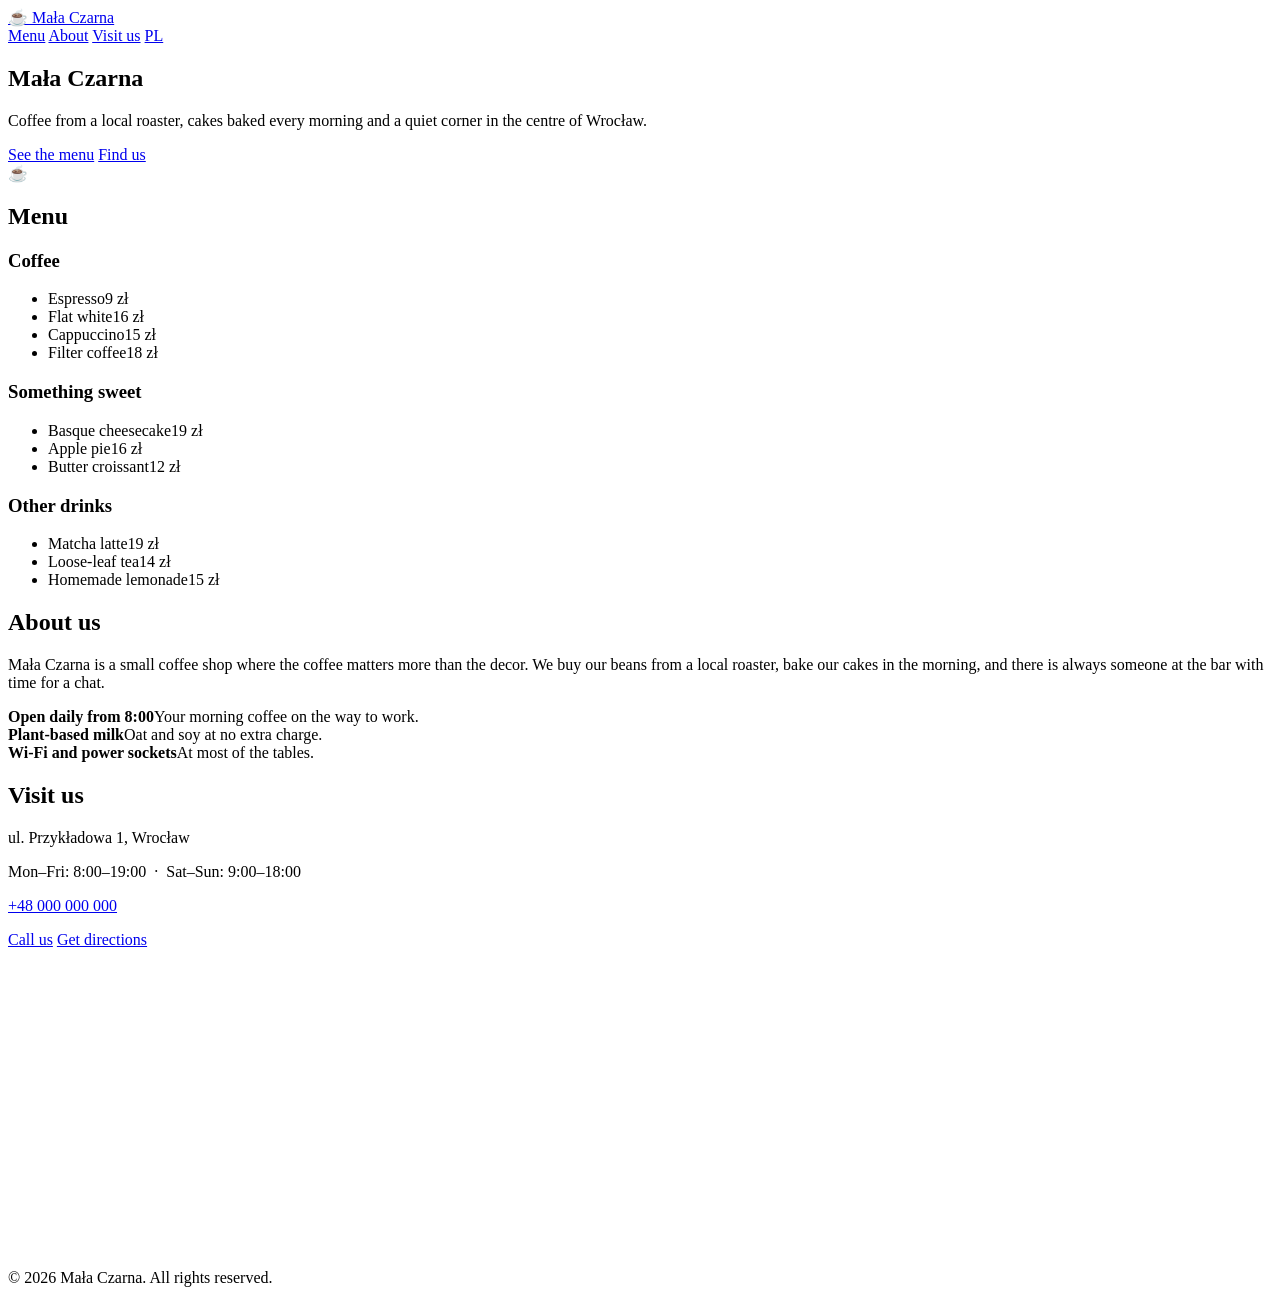
==== en.html @ d241e630 "Create en.html" ====
<!DOCTYPE html>
<html lang="en">
<head>
    <meta charset="UTF-8">
    <meta name="viewport" content="width=device-width, initial-scale=1.0">
    <meta name="description" content="Mała Czarna – a coffee shop in Wrocław. Good coffee, homemade cakes and a quiet corner in the city centre.">
    <title>Mała Czarna – Coffee Shop in Wrocław</title>
    <link rel="icon" href="data:image/svg+xml,<svg xmlns='http://www.w3.org/2000/svg' viewBox='0 0 100 100'><text y='.9em' font-size='90'>☕</text></svg>">
    <link rel="alternate" hreflang="pl" href="index.html">
    <link rel="alternate" hreflang="en" href="en.html">

    <meta property="og:type" content="website">
    <meta property="og:title" content="Mała Czarna – Coffee Shop in Wrocław">
    <meta property="og:description" content="Good coffee, homemade cakes and a quiet corner in the centre of Wrocław.">
    <meta property="og:locale" content="en_US">

    <link rel="stylesheet" href="style.css">

    <script type="application/ld+json">
    {
        "@context": "https://schema.org",
        "@type": "CafeOrCoffeeShop",
        "name": "Mała Czarna",
        "address": {
            "@type": "PostalAddress",
            "streetAddress": "ul. Przykładowa 1",
            "addressLocality": "Wrocław",
            "addressCountry": "PL"
        },
        "telephone": "+48000000000",
        "openingHours": ["Mo-Fr 08:00-19:00", "Sa-Su 09:00-18:00"]
    }
    </script>
</head>
<body>

    <header>
        <nav>
            <a href="#" class="brand"><span class="brand-cup">☕</span> Mała Czarna</a>
            <div class="links">
                <a href="#menu">Menu</a>
                <a href="#about">About</a>
                <a href="#visit">Visit us</a>
                <a href="index.html" hreflang="pl" lang="pl" class="lang">PL</a>
            </div>
        </nav>
    </header>

    <section class="hero">
        <div class="hero-text">
            <h1>Mała Czarna</h1>
            <p class="lead">Coffee from a local roaster, cakes baked every morning and a quiet corner in the centre of Wrocław.</p>
            <div class="hero-buttons">
                <a href="#menu" class="button">See the menu</a>
                <a href="#visit" class="button button-outline">Find us</a>
            </div>
        </div>
        <div class="hero-art" aria-hidden="true">☕</div>
    </section>

    <section id="menu" class="section">
        <h2>Menu</h2>
        <div class="menu-grid">
            <div class="menu-col">
                <h3>Coffee</h3>
                <ul>
                    <li><span>Espresso</span><span class="price">9 zł</span></li>
                    <li><span>Flat white</span><span class="price">16 zł</span></li>
                    <li><span>Cappuccino</span><span class="price">15 zł</span></li>
                    <li><span>Filter coffee</span><span class="price">18 zł</span></li>
                </ul>
            </div>
            <div class="menu-col">
                <h3>Something sweet</h3>
                <ul>
                    <li><span>Basque cheesecake</span><span class="price">19 zł</span></li>
                    <li><span>Apple pie</span><span class="price">16 zł</span></li>
                    <li><span>Butter croissant</span><span class="price">12 zł</span></li>
                </ul>
            </div>
            <div class="menu-col">
                <h3>Other drinks</h3>
                <ul>
                    <li><span>Matcha latte</span><span class="price">19 zł</span></li>
                    <li><span>Loose-leaf tea</span><span class="price">14 zł</span></li>
                    <li><span>Homemade lemonade</span><span class="price">15 zł</span></li>
                </ul>
            </div>
        </div>
    </section>

    <section id="about" class="section alt">
        <h2>About us</h2>
        <p class="text">
            Mała Czarna is a small coffee shop where the coffee matters more than the decor.
            We buy our beans from a local roaster, bake our cakes in the morning,
            and there is always someone at the bar with time for a chat.
        </p>
        <div class="perks">
            <div class="perk"><strong>Open daily from 8:00</strong><span>Your morning coffee on the way to work.</span></div>
            <div class="perk"><strong>Plant-based milk</strong><span>Oat and soy at no extra charge.</span></div>
            <div class="perk"><strong>Wi-Fi and power sockets</strong><span>At most of the tables.</span></div>
        </div>
    </section>

    <section id="visit" class="section visit">
        <h2>Visit us</h2>
        <p>ul. Przykładowa 1, Wrocław</p>
        <p>Mon–Fri: 8:00–19:00 &nbsp;·&nbsp; Sat–Sun: 9:00–18:00</p>
        <p><a href="tel:+48000000000" class="phone">+48 000 000 000</a></p>
        <div class="visit-buttons">
            <a href="tel:+48000000000" class="button">Call us</a>
            <a href="https://www.google.com/maps/dir/?api=1&destination=Rynek+Wroclaw" class="button button-outline" target="_blank" rel="noopener">Get directions</a>
        </div>
        <div class="map">
            <iframe
                src="https://www.google.com/maps?q=Rynek+Wroclaw&output=embed"
                width="100%" height="300" style="border:0;"
                allowfullscreen="" loading="lazy"
                title="Map to Mała Czarna">
            </iframe>
        </div>
    </section>

    <footer>
        <p>© 2026 Mała Czarna. All rights reserved.</p>
    </footer>

</body>
</html>
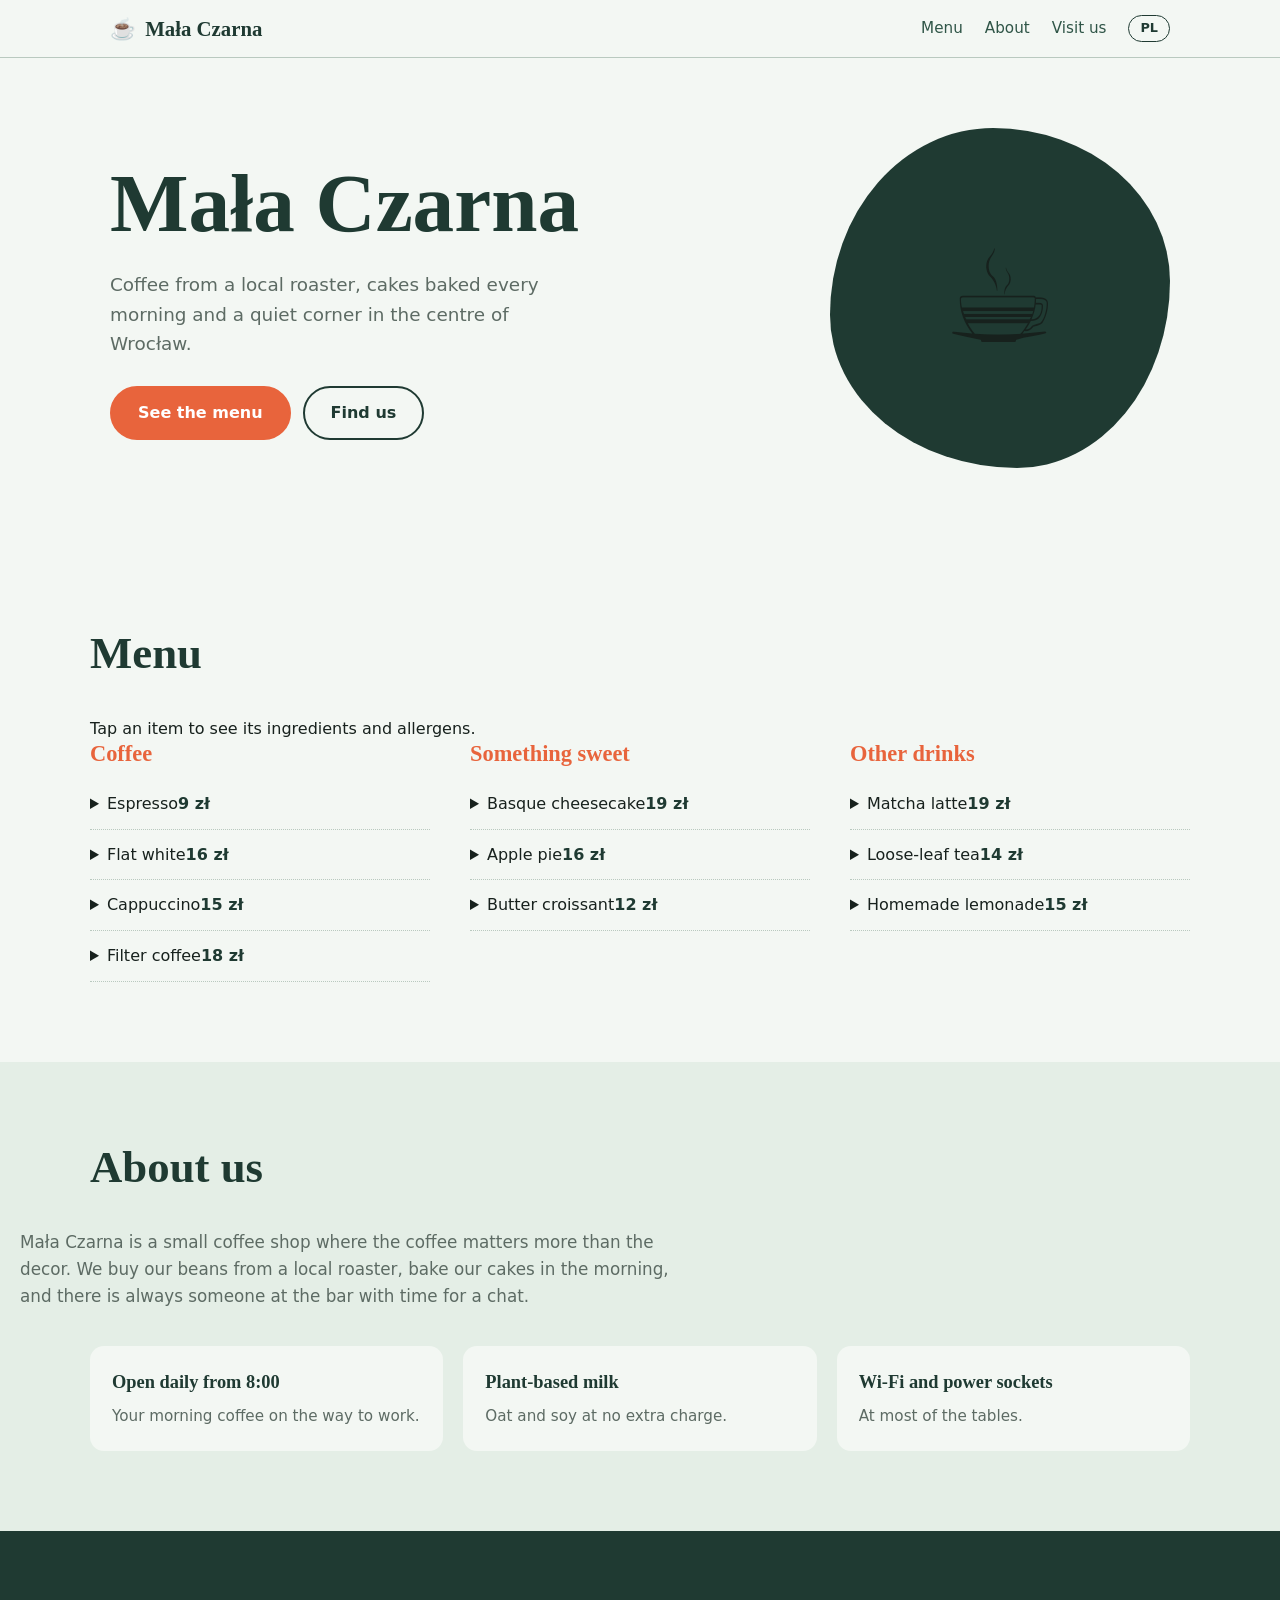
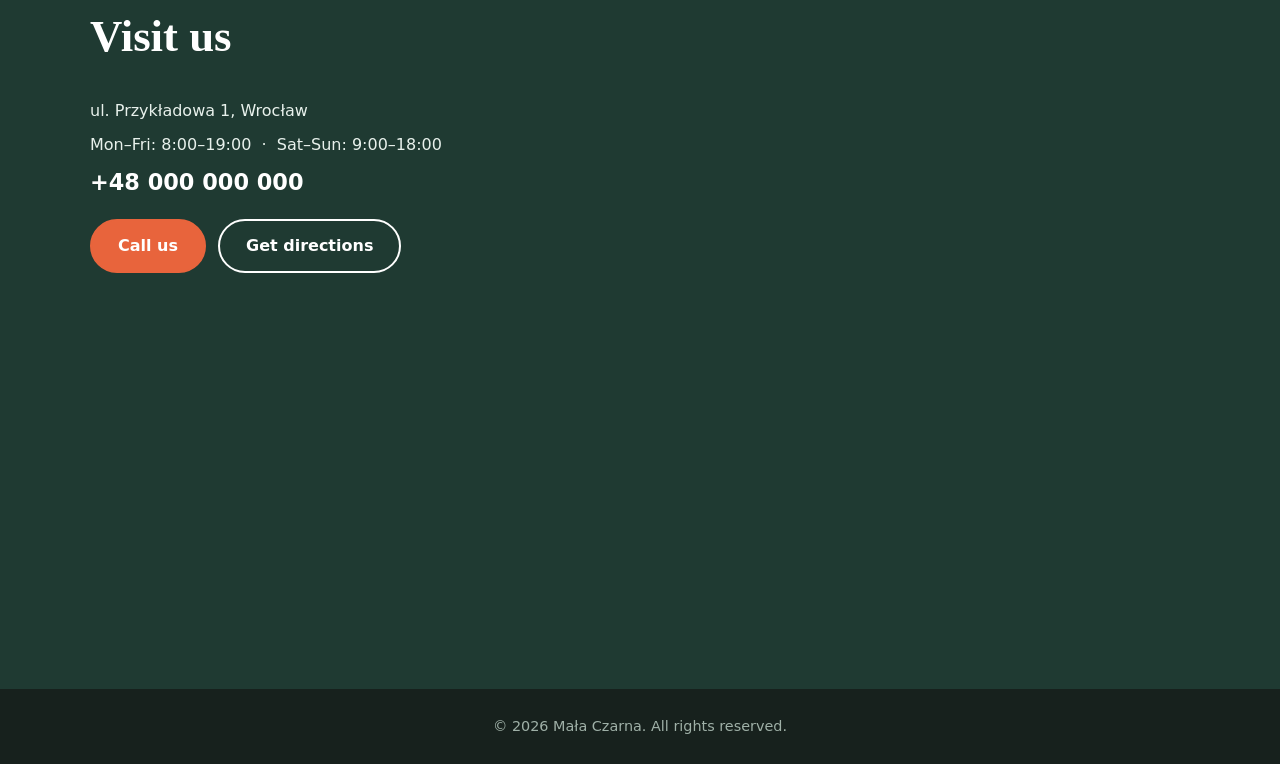
==== commit 830f931d: "Update en.html" ====
--- a/en.html
+++ b/en.html
@@ -60,30 +60,61 @@
 
     <section id="menu" class="section">
         <h2>Menu</h2>
+        <p class="hint">Tap an item to see its ingredients and allergens.</p>
         <div class="menu-grid">
             <div class="menu-col">
                 <h3>Coffee</h3>
                 <ul>
-                    <li><span>Espresso</span><span class="price">9 zł</span></li>
-                    <li><span>Flat white</span><span class="price">16 zł</span></li>
-                    <li><span>Cappuccino</span><span class="price">15 zł</span></li>
-                    <li><span>Filter coffee</span><span class="price">18 zł</span></li>
+                    <li><details>
+                        <summary><span>Espresso</span><span class="price">9 zł</span></summary>
+                        <p class="ingredients"><strong>Ingredients:</strong> arabica coffee from a local roaster, water.<span class="allergens">Allergens: none</span></p>
+                    </details></li>
+                    <li><details>
+                        <summary><span>Flat white</span><span class="price">16 zł</span></summary>
+                        <p class="ingredients"><strong>Ingredients:</strong> double espresso, milk 3.2% (or plant-based drink).<span class="allergens">Allergens: milk</span></p>
+                    </details></li>
+                    <li><details>
+                        <summary><span>Cappuccino</span><span class="price">15 zł</span></summary>
+                        <p class="ingredients"><strong>Ingredients:</strong> espresso, milk, milk foam.<span class="allergens">Allergens: milk</span></p>
+                    </details></li>
+                    <li><details>
+                        <summary><span>Filter coffee</span><span class="price">18 zł</span></summary>
+                        <p class="ingredients"><strong>Ingredients:</strong> single origin coffee, water.<span class="allergens">Allergens: none</span></p>
+                    </details></li>
                 </ul>
             </div>
             <div class="menu-col">
                 <h3>Something sweet</h3>
                 <ul>
-                    <li><span>Basque cheesecake</span><span class="price">19 zł</span></li>
-                    <li><span>Apple pie</span><span class="price">16 zł</span></li>
-                    <li><span>Butter croissant</span><span class="price">12 zł</span></li>
+                    <li><details>
+                        <summary><span>Basque cheesecake</span><span class="price">19 zł</span></summary>
+                        <p class="ingredients"><strong>Ingredients:</strong> cream cheese, cream, eggs, sugar, wheat flour.<span class="allergens">Allergens: milk, eggs, gluten</span></p>
+                    </details></li>
+                    <li><details>
+                        <summary><span>Apple pie</span><span class="price">16 zł</span></summary>
+                        <p class="ingredients"><strong>Ingredients:</strong> apples, wheat flour, butter, sugar, cinnamon.<span class="allergens">Allergens: gluten, milk</span></p>
+                    </details></li>
+                    <li><details>
+                        <summary><span>Butter croissant</span><span class="price">12 zł</span></summary>
+                        <p class="ingredients"><strong>Ingredients:</strong> wheat flour, butter, milk, yeast, sugar, salt.<span class="allergens">Allergens: gluten, milk</span></p>
+                    </details></li>
                 </ul>
             </div>
             <div class="menu-col">
                 <h3>Other drinks</h3>
                 <ul>
-                    <li><span>Matcha latte</span><span class="price">19 zł</span></li>
-                    <li><span>Loose-leaf tea</span><span class="price">14 zł</span></li>
-                    <li><span>Homemade lemonade</span><span class="price">15 zł</span></li>
+                    <li><details>
+                        <summary><span>Matcha latte</span><span class="price">19 zł</span></summary>
+                        <p class="ingredients"><strong>Ingredients:</strong> matcha, milk (or plant-based drink), vanilla syrup.<span class="allergens">Allergens: milk</span></p>
+                    </details></li>
+                    <li><details>
+                        <summary><span>Loose-leaf tea</span><span class="price">14 zł</span></summary>
+                        <p class="ingredients"><strong>Ingredients:</strong> loose-leaf tea, water.<span class="allergens">Allergens: none</span></p>
+                    </details></li>
+                    <li><details>
+                        <summary><span>Homemade lemonade</span><span class="price">15 zł</span></summary>
+                        <p class="ingredients"><strong>Ingredients:</strong> lemon, sparkling water, sugar, mint.<span class="allergens">Allergens: none</span></p>
+                    </details></li>
                 </ul>
             </div>
         </div>
--- a/style.css
+++ b/style.css
@@ -0,0 +1,423 @@
+
+:root {
+    --bg: #f3f7f3;
+    --bg-alt: #e4eee6;
+    --green: #1f3a32;
+    --green-soft: #2f5547;
+    --accent: #e8643c;
+    --accent-dark: #cf5230;
+    --ink: #17211d;
+    --muted: #5d6b64;
+    --line: #b9c9bf;
+}
+
+* {
+    box-sizing: border-box;
+    margin: 0;
+    padding: 0;
+}
+
+html {
+    scroll-behavior: smooth;
+}
+
+body {
+    font-family: "Segoe UI", system-ui, -apple-system, Arial, sans-serif;
+    line-height: 1.6;
+    color: var(--ink);
+    background: var(--bg);
+}
+
+a {
+    color: inherit;
+    text-decoration: none;
+}
+
+h1, h2, h3 {
+    font-family: Georgia, "Times New Roman", serif;
+    line-height: 1.15;
+    font-weight: 700;
+}
+
+
+header {
+    position: sticky;
+    top: 0;
+    z-index: 100;
+    background: rgba(243, 247, 243, 0.94);
+    backdrop-filter: blur(6px);
+    border-bottom: 1px solid var(--line);
+}
+
+nav {
+    max-width: 1100px;
+    margin: 0 auto;
+    padding: 12px 20px;
+    display: flex;
+    align-items: center;
+    justify-content: space-between;
+    gap: 16px;
+    flex-wrap: wrap;
+}
+
+.brand {
+    font-family: Georgia, "Times New Roman", serif;
+    font-size: 1.3rem;
+    font-weight: 700;
+    color: var(--green);
+}
+
+.brand-cup {
+    margin-right: 4px;
+}
+
+.links {
+    display: flex;
+    align-items: center;
+    flex-wrap: wrap;
+    gap: 6px 22px;
+}
+
+.links a {
+    font-size: 0.95rem;
+    color: var(--green-soft);
+    transition: color 0.2s;
+}
+
+.links a:hover {
+    color: var(--accent);
+}
+
+.links a.lang {
+    border: 1px solid var(--green);
+    color: var(--green);
+    padding: 2px 11px;
+    border-radius: 999px;
+    font-size: 0.8rem;
+    font-weight: 600;
+}
+
+.links a.lang:hover {
+    background: var(--green);
+    color: #fff;
+}
+
+
+.hero {
+    max-width: 1100px;
+    margin: 0 auto;
+    padding: 70px 20px 80px;
+    display: grid;
+    grid-template-columns: 1.3fr 1fr;
+    align-items: center;
+    gap: 40px;
+}
+
+.hero h1 {
+    font-size: clamp(3rem, 9vw, 5.2rem);
+    color: var(--green);
+    margin-bottom: 18px;
+}
+
+.lead {
+    font-size: 1.15rem;
+    color: var(--muted);
+    max-width: 480px;
+}
+
+.hero-buttons {
+    margin-top: 28px;
+    display: flex;
+    flex-wrap: wrap;
+    gap: 12px;
+}
+
+.hero-art {
+    aspect-ratio: 1 / 1;
+    max-width: 340px;
+    width: 100%;
+    margin-left: auto;
+    background: var(--green);
+    border-radius: 48% 52% 45% 55% / 55% 45% 55% 45%;
+    display: flex;
+    align-items: center;
+    justify-content: center;
+    font-size: clamp(5rem, 14vw, 8rem);
+}
+
+
+.button {
+    display: inline-block;
+    background: var(--accent);
+    color: #fff;
+    padding: 12px 26px;
+    border-radius: 999px;
+    font-weight: 600;
+    border: 2px solid var(--accent);
+    transition: transform 0.2s, background 0.2s, color 0.2s;
+}
+
+.button:hover {
+    transform: translateY(-2px);
+    background: var(--accent-dark);
+    border-color: var(--accent-dark);
+}
+
+.button-outline {
+    background: transparent;
+    color: var(--green);
+    border-color: var(--green);
+}
+
+.button-outline:hover {
+    background: var(--green);
+    border-color: var(--green);
+    color: #fff;
+}
+
+
+.section {
+    padding: 80px 20px;
+    scroll-margin-top: 60px;
+}
+
+.section > * {
+    max-width: 1100px;
+    margin-left: auto;
+    margin-right: auto;
+}
+
+.section h2 {
+    font-size: clamp(2rem, 5vw, 2.8rem);
+    color: var(--green);
+    margin-bottom: 36px;
+}
+
+.section.alt {
+    background: var(--bg-alt);
+}
+
+.text {
+    max-width: 680px !important;
+    margin-left: 0 !important;
+    margin-bottom: 36px;
+    color: var(--muted);
+    font-size: 1.05rem;
+}
+
+
+.menu-grid {
+    display: grid;
+    grid-template-columns: repeat(auto-fit, minmax(260px, 1fr));
+    gap: 40px;
+}
+
+.menu-col h3 {
+    font-size: 1.4rem;
+    color: var(--accent);
+    margin-bottom: 12px;
+}
+
+.menu-col ul {
+    list-style: none;
+}
+
+.menu-col li {
+    display: flex;
+    justify-content: space-between;
+    gap: 16px;
+    padding: 12px 0;
+    border-bottom: 1px dotted var(--line);
+}
+
+.price {
+    font-weight: 700;
+    color: var(--green);
+    white-space: nowrap;
+}
+
+
+.perks {
+    display: grid;
+    grid-template-columns: repeat(auto-fit, minmax(220px, 1fr));
+    gap: 20px;
+}
+
+.perk {
+    background: var(--bg);
+    border-radius: 14px;
+    padding: 22px;
+}
+
+.perk strong {
+    display: block;
+    font-family: Georgia, "Times New Roman", serif;
+    font-size: 1.15rem;
+    color: var(--green);
+    margin-bottom: 6px;
+}
+
+.perk span {
+    color: var(--muted);
+    font-size: 0.95rem;
+}
+
+
+.section.visit {
+    background: var(--green);
+    color: #e8f1ec;
+}
+
+.section.visit h2 {
+    color: #fff;
+}
+
+.visit p {
+    margin-bottom: 8px;
+}
+
+.phone {
+    color: #fff;
+    font-size: 1.4rem;
+    font-weight: 600;
+}
+
+.visit-buttons {
+    margin-top: 18px;
+    display: flex;
+    flex-wrap: wrap;
+    gap: 12px;
+}
+
+.visit .button-outline {
+    color: #fff;
+    border-color: #fff;
+}
+
+.visit .button-outline:hover {
+    background: #fff;
+    color: var(--green);
+}
+
+.map {
+    margin-top: 36px;
+    border-radius: 16px;
+    overflow: hidden;
+}
+
+.map iframe {
+    display: block;
+}
+
+
+footer {
+    background: var(--ink);
+    color: #9fb0a7;
+    padding: 26px 20px;
+    text-align: center;
+    font-size: 0.9rem;
+}
+
+
+@media (max-width: 760px) {
+    .hero {
+        grid-template-columns: 1fr;
+        padding: 44px 20px 56px;
+    }
+
+    .hero-art {
+        margin: 0 auto;
+        max-width: 220px;
+        order: -1;
+    }
+
+    .section {
+        padding: 56px 20px;
+    }
+}
+
+@media (prefers-reduced-motion: reduce) {
+    html {
+        scroll-behavior: auto;
+    }
+
+    * {
+        transition: none !important;
+    }
+}
+
+
+
+
+.hero h1,
+.hero .lead,
+.hero-buttons {
+    animation: riseIn 0.8s cubic-bezier(0.2, 0.7, 0.2, 1) both;
+}
+.hero h1 { animation-delay: 0.1s; }
+.hero .lead { animation-delay: 0.3s; }
+.hero-buttons { animation-delay: 0.5s; }
+
+
+.hero-art {
+    animation:
+        popIn 0.9s cubic-bezier(0.2, 0.8, 0.2, 1.1) 0.2s both,
+        bob 6s ease-in-out 1.2s infinite;
+}
+
+
+.brand:hover .brand-cup {
+    display: inline-block;
+    animation: wiggle 0.6s ease;
+}
+.menu-col li {
+    transition: padding-left 0.2s ease, color 0.2s ease;
+}
+.menu-col li:hover {
+    padding-left: 10px;
+    color: var(--accent);
+}
+.perk {
+    transition: transform 0.25s ease, box-shadow 0.25s ease;
+}
+.perk:hover {
+    transform: translateY(-4px);
+    box-shadow: 0 10px 24px rgba(31, 58, 50, 0.12);
+}
+
+
+@supports (animation-timeline: view()) {
+    .section h2,
+    .menu-col,
+    .text,
+    .perk,
+    .visit .map {
+        animation: riseIn linear both;
+        animation-timeline: view();
+        animation-range: entry 0% entry 35%;
+    }
+}
+
+@keyframes riseIn {
+    from { opacity: 0; transform: translateY(22px); }
+    to   { opacity: 1; transform: translateY(0); }
+}
+@keyframes popIn {
+    from { opacity: 0; transform: scale(0.85) rotate(-6deg); }
+    to   { opacity: 1; transform: scale(1) rotate(0); }
+}
+@keyframes bob {
+    0%, 100% { transform: translateY(0); }
+    50%      { transform: translateY(-10px); }
+}
+@keyframes wiggle {
+    0%, 100% { transform: rotate(0); }
+    30%      { transform: rotate(-14deg); }
+    60%      { transform: rotate(10deg); }
+}
+
+@media (prefers-reduced-motion: reduce) {
+    *, *::before, *::after {
+        animation: none !important;
+    }
+}
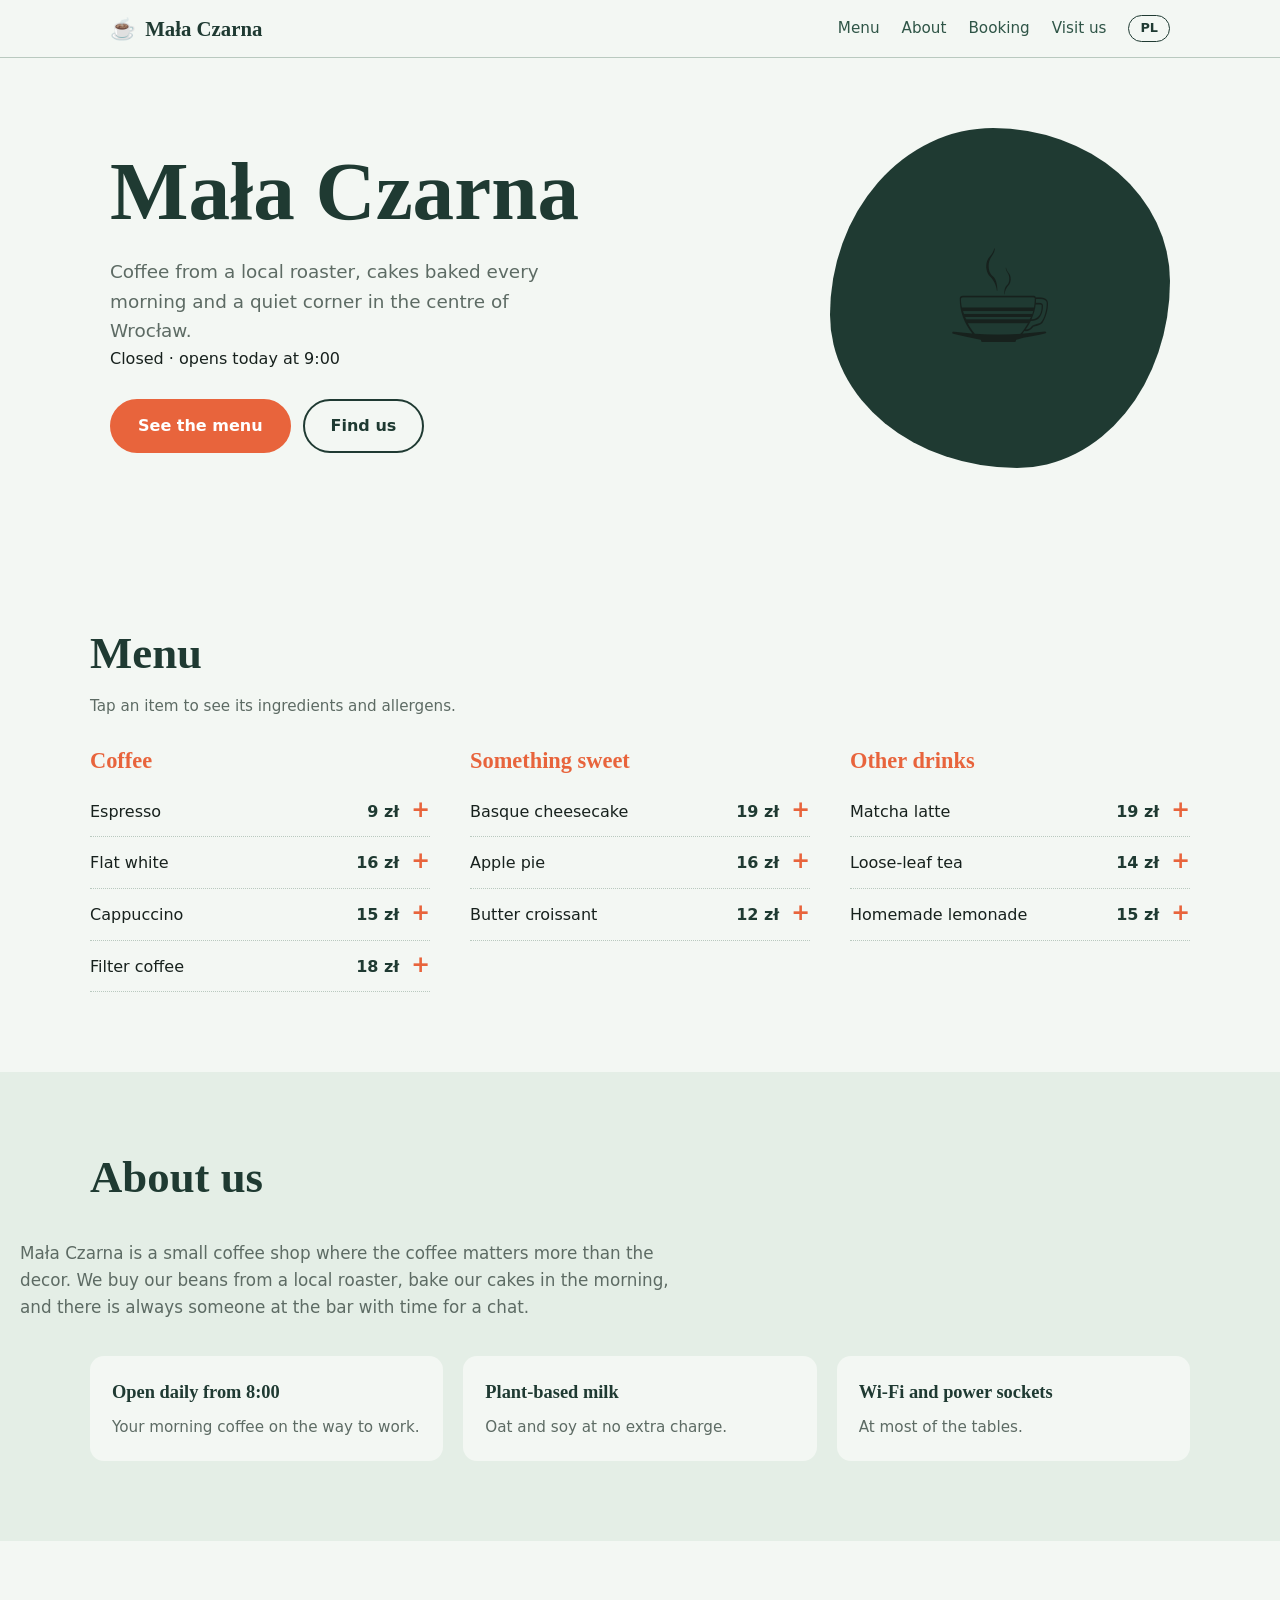
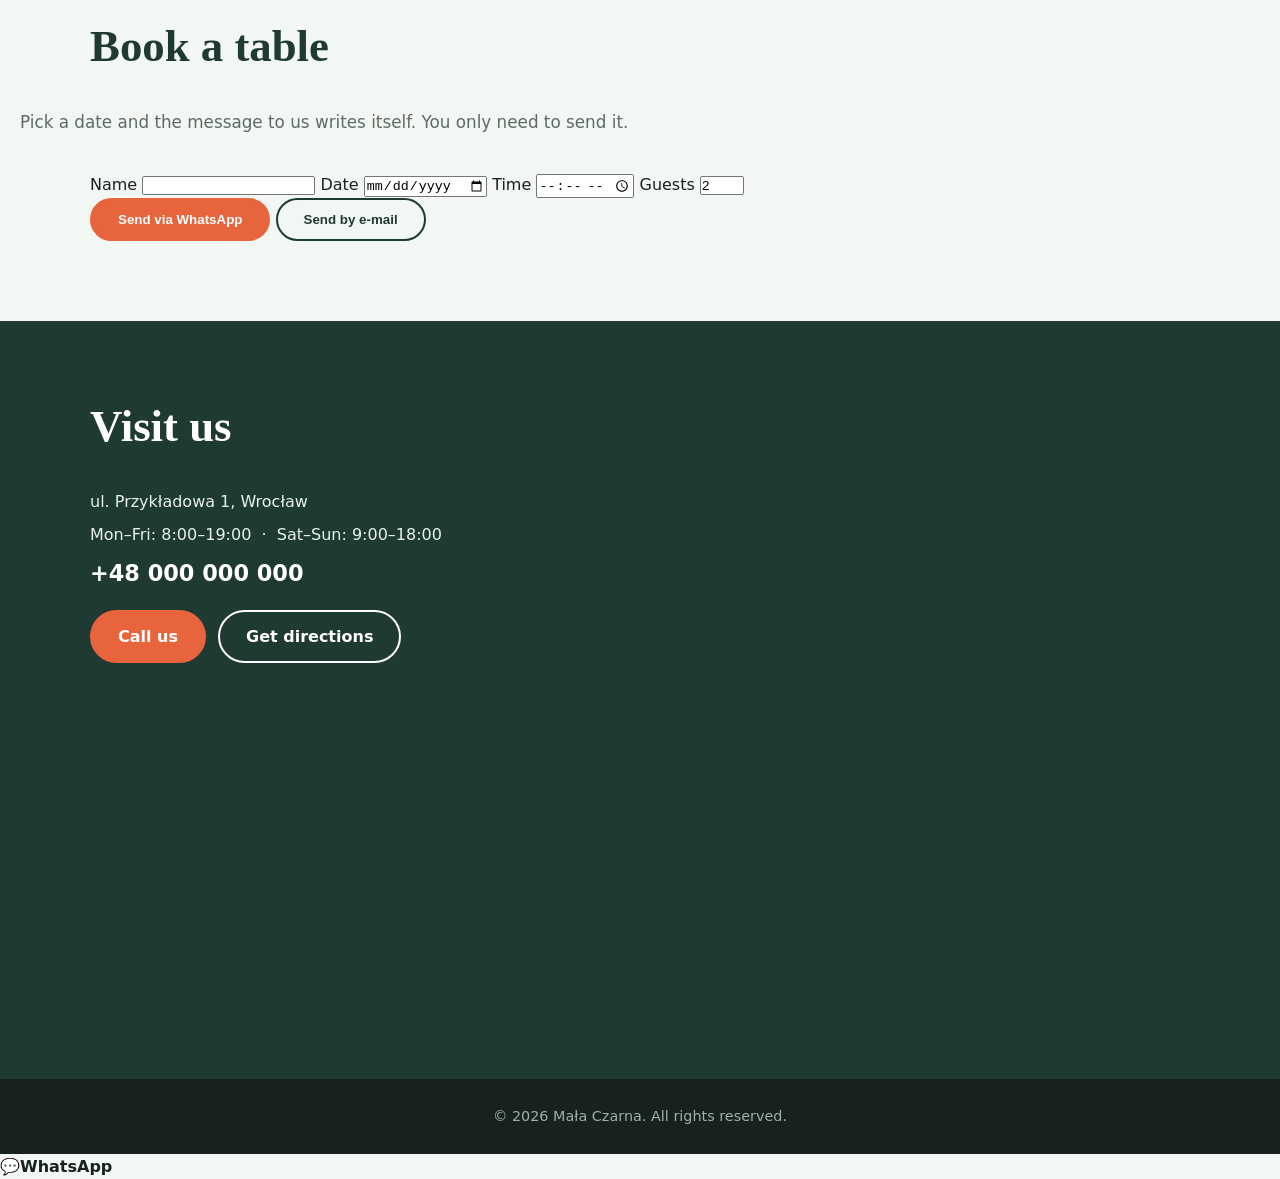
==== commit 02bb9fb0: "Update en.html" ====
--- a/en.html
+++ b/en.html
@@ -40,6 +40,7 @@
             <div class="links">
                 <a href="#menu">Menu</a>
                 <a href="#about">About</a>
+                <a href="#book">Booking</a>
                 <a href="#visit">Visit us</a>
                 <a href="index.html" hreflang="pl" lang="pl" class="lang">PL</a>
             </div>
@@ -50,6 +51,7 @@
         <div class="hero-text">
             <h1>Mała Czarna</h1>
             <p class="lead">Coffee from a local roaster, cakes baked every morning and a quiet corner in the centre of Wrocław.</p>
+            <p class="status" id="status" aria-live="polite"></p>
             <div class="hero-buttons">
                 <a href="#menu" class="button">See the menu</a>
                 <a href="#visit" class="button button-outline">Find us</a>
@@ -134,6 +136,22 @@
         </div>
     </section>
 
+    <section id="book" class="section">
+        <h2>Book a table</h2>
+        <p class="text">Pick a date and the message to us writes itself. You only need to send it.</p>
+        <form id="book-form" class="book-form">
+            <label>Name <input type="text" name="guest" required autocomplete="given-name"></label>
+            <label>Date <input type="date" name="date" required></label>
+            <label>Time <input type="time" name="time" required></label>
+            <label>Guests <input type="number" name="guests" min="1" max="12" value="2" required></label>
+            <p class="book-note" id="book-note" role="alert"></p>
+            <div class="book-actions">
+                <button type="submit" data-channel="whatsapp" class="button">Send via WhatsApp</button>
+                <button type="submit" data-channel="email" class="button button-outline">Send by e-mail</button>
+            </div>
+        </form>
+    </section>
+
     <section id="visit" class="section visit">
         <h2>Visit us</h2>
         <p>ul. Przykładowa 1, Wrocław</p>
@@ -157,5 +175,10 @@
         <p>© 2026 Mała Czarna. All rights reserved.</p>
     </footer>
 
+    <a class="wa-float" href="https://wa.me/48000000000" target="_blank" rel="noopener" aria-label="WhatsApp">
+        <span aria-hidden="true">💬</span><b>WhatsApp</b>
+    </a>
+    <script src="script.js" defer></script>
+
 </body>
 </html>
--- a/style.css
+++ b/style.css
@@ -421,3 +421,154 @@
         animation: none !important;
     }
 }
+
+/* ===== Раскрывающиеся позиции меню ===== */
+.hint {
+    color: var(--muted);
+    font-size: 0.95rem;
+    margin: -22px auto 30px;
+}
+
+.menu-col li {
+    display: block;
+    padding: 0;
+}
+.menu-col li:hover {
+    padding-left: 0;
+    color: inherit;
+}
+
+.menu-col summary {
+    display: flex;
+    align-items: baseline;
+    gap: 12px;
+    padding: 12px 0;
+    cursor: pointer;
+    list-style: none;
+    transition: padding-left 0.2s ease, color 0.2s ease;
+}
+.menu-col summary::-webkit-details-marker {
+    display: none;
+}
+.menu-col summary > span:first-child {
+    flex: 1;
+}
+.menu-col summary::after {
+    content: "+";
+    color: var(--accent);
+    font-weight: 700;
+    font-size: 1.4rem;
+    line-height: 1;
+    transition: transform 0.3s ease;
+}
+.menu-col details[open] summary::after {
+    transform: rotate(45deg);
+}
+.menu-col summary:hover {
+    padding-left: 10px;
+    color: var(--accent);
+}
+.menu-col summary:focus-visible {
+    outline: 2px solid var(--accent);
+    outline-offset: 2px;
+    border-radius: 6px;
+}
+
+.ingredients {
+    margin: 0 0 14px;
+    padding: 12px 14px;
+    background: var(--bg-alt);
+    border-radius: 10px;
+    font-size: 0.92rem;
+    color: var(--muted);
+}
+.ingredients strong {
+    color: var(--green);
+}
+.ingredients .allergens {
+    display: block;
+    margin-top: 6px;
+    font-size: 0.85rem;
+    color: var(--accent-dark);
+}
+details[open] .ingredients {
+    animation: reveal 0.35s ease both;
+}
+
+/* ===== Ещё анимации ===== */
+
+/* пар над чашкой */
+.hero-art {
+    position: relative;
+}
+.hero-art::before,
+.hero-art::after {
+    content: "";
+    position: absolute;
+    top: 24%;
+    width: 14px;
+    height: 46px;
+    border-radius: 50%;
+    background: rgba(255, 255, 255, 0.4);
+    filter: blur(7px);
+    opacity: 0;
+    animation: steam 3.2s ease-in-out infinite;
+}
+.hero-art::before {
+    left: 42%;
+}
+.hero-art::after {
+    left: 56%;
+    animation-delay: 1.4s;
+}
+
+/* подчёркивание ссылок в шапке */
+.links a:not(.lang) {
+    position: relative;
+}
+.links a:not(.lang)::after {
+    content: "";
+    position: absolute;
+    left: 0;
+    bottom: -4px;
+    width: 100%;
+    height: 2px;
+    background: var(--accent);
+    transform: scaleX(0);
+    transform-origin: left;
+    transition: transform 0.25s ease;
+}
+.links a:not(.lang):hover::after {
+    transform: scaleX(1);
+}
+
+/* цена слегка подпрыгивает при наведении на позицию */
+.menu-col summary:hover .price {
+    animation: nudge 0.4s ease;
+}
+
+/* кнопки: лёгкое нажатие */
+.button:active {
+    transform: scale(0.97);
+}
+
+@keyframes reveal {
+    from { opacity: 0; transform: translateY(-6px); }
+    to   { opacity: 1; transform: none; }
+}
+@keyframes steam {
+    0%   { opacity: 0;    transform: translateY(0) scaleX(1); }
+    30%  { opacity: 0.55; }
+    100% { opacity: 0;    transform: translateY(-42px) scaleX(1.6); }
+}
+@keyframes nudge {
+    0%, 100% { transform: translateY(0); }
+    50%      { transform: translateY(-3px); }
+}
+
+@media (prefers-reduced-motion: reduce) {
+    *, *::before, *::after {
+        animation: none !important;
+        transition: none !important;
+    }
+}
